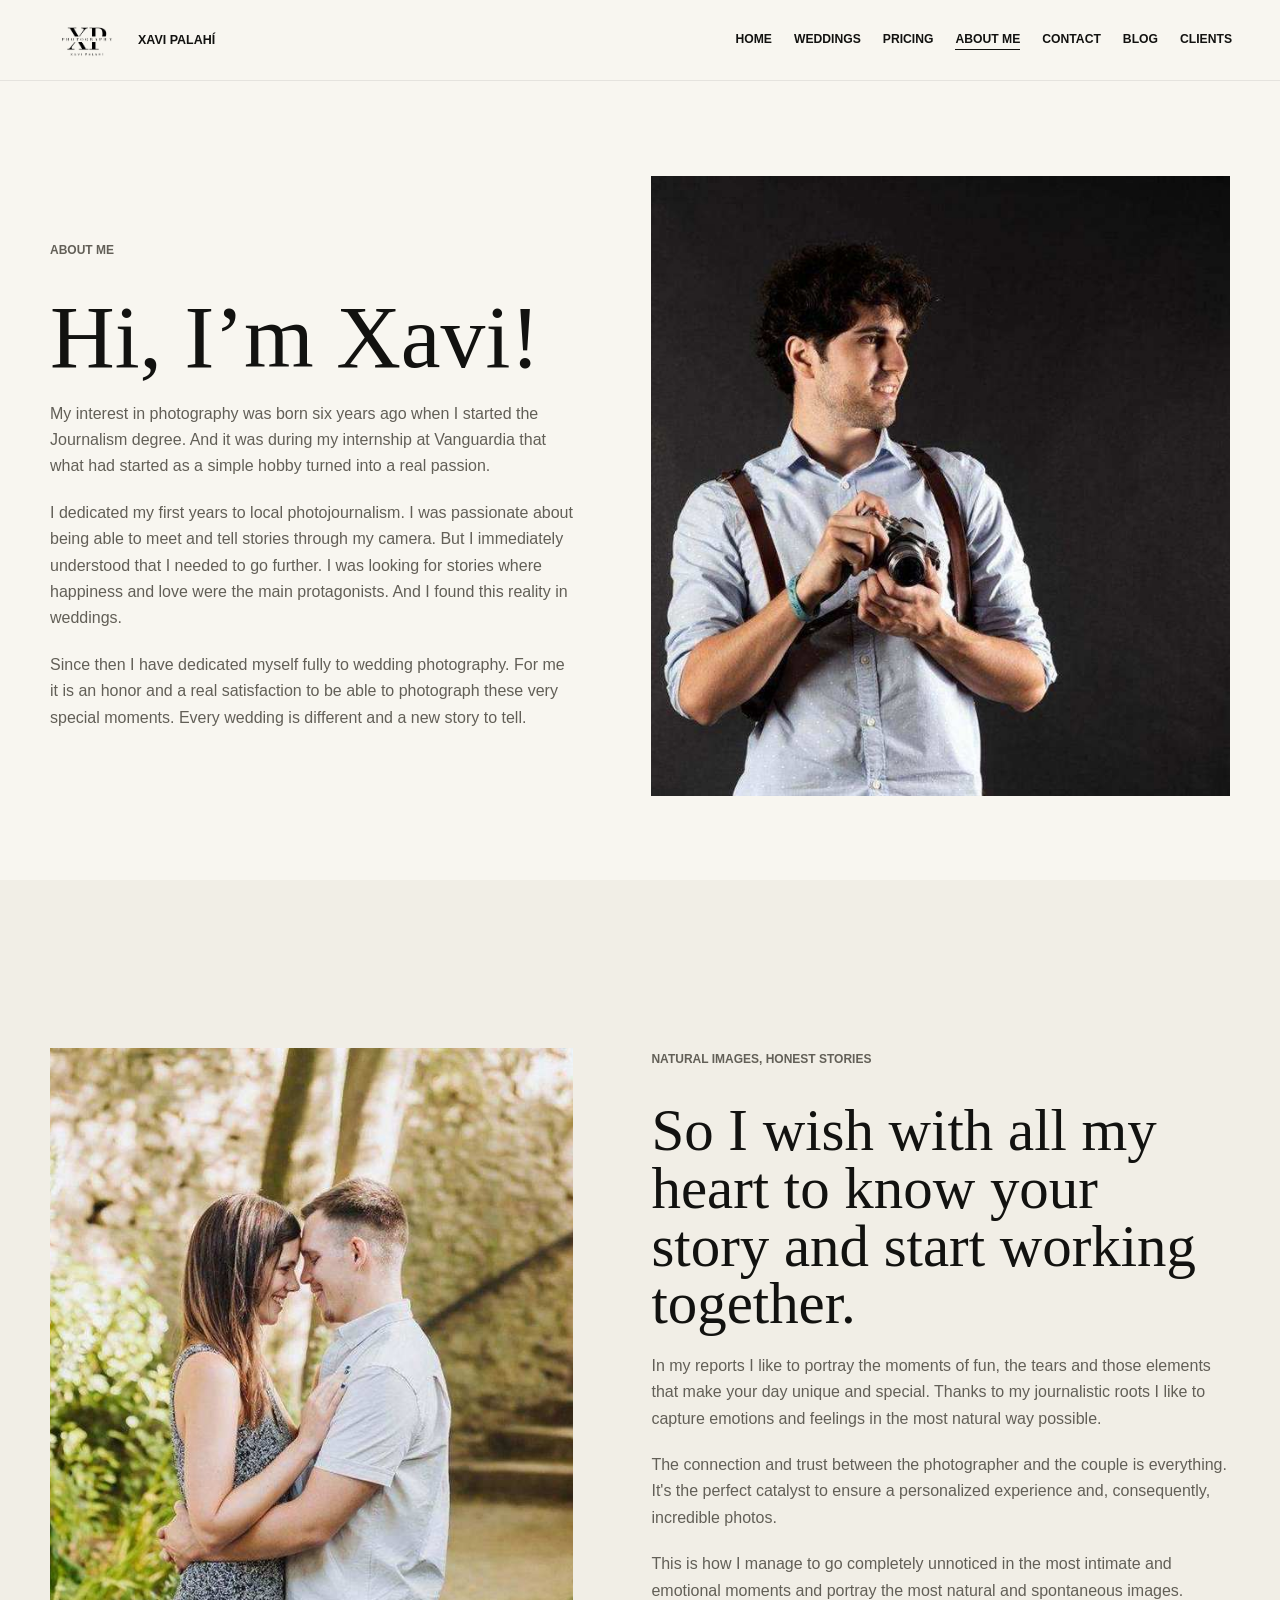
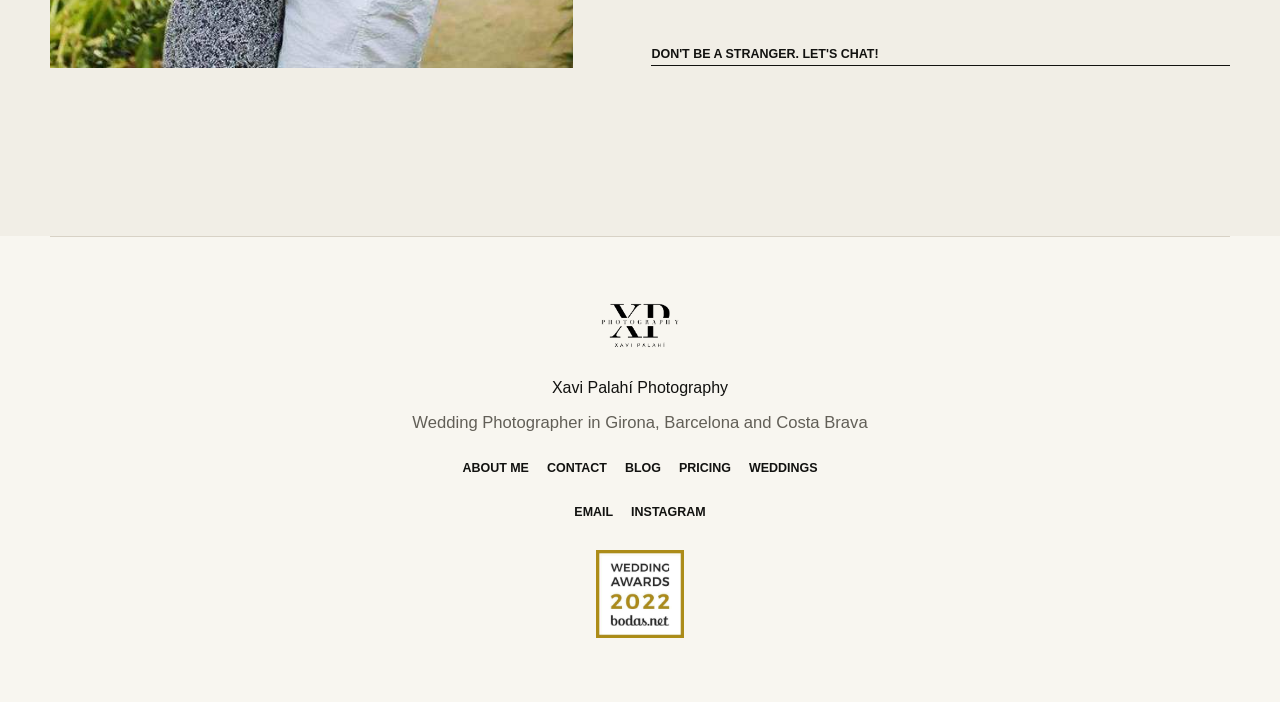
==== about/index.html @ ed0e4367 "Publish wedding portfolio" ====
<!doctype html>
<html lang="en">
  <head>
    <meta charset="utf-8">
    <meta name="viewport" content="width=device-width, initial-scale=1">
    <title>About me | Xavi Palahí Photography</title>
    <meta name="description" content="Meet Xavi Palahí, a Barcelona wedding photographer with photojournalistic roots and a natural, emotional style.">
    <meta property="og:title" content="About me | Xavi Palahí Photography">
    <meta property="og:image" content="/assets/images/about-xavi.jpg">
    <link rel="icon" href="/assets/images/logo.png">
    <link rel="stylesheet" href="/styles.css">
  </head>
  <body>
    <header class="site-header header-light" data-header>
      <a class="brand" href="/" aria-label="Xavi Palahí Photography home"><img src="/assets/images/logo.png" alt=""><span>Xavi Palahí</span></a>
      <button class="menu-toggle" type="button" aria-expanded="false" aria-controls="site-nav" data-menu-toggle><span></span><span></span><span></span><span class="sr-only">Open menu</span></button>
      <nav class="site-nav" id="site-nav" data-nav>
        <a href="/">Home</a><a href="/weddings/">Weddings</a><a href="/pricing/">Pricing</a><a href="/about/" aria-current="page">About me</a><a href="/contact/">Contact</a><a href="/blog/">Blog</a><a href="https://xavipalahi.pic-time.com/portfolio" target="_blank" rel="noreferrer">Clients</a>
      </nav>
    </header>

    <main style="padding-top:92px">
      <section class="section">
        <div class="about-grid">
          <div class="copy">
            <p class="overline">About me</p>
            <h1 style="color:var(--ink)">Hi, I’m Xavi!</h1>
            <p>My interest in photography was born six years ago when I started the Journalism degree. And it was during my internship at Vanguardia that what had started as a simple hobby turned into a real passion.</p>
            <p>I dedicated my first years to local photojournalism. I was passionate about being able to meet and tell stories through my camera. But I immediately understood that I needed to go further. I was looking for stories where happiness and love were the main protagonists. And I found this reality in weddings.</p>
            <p>Since then I have dedicated myself fully to wedding photography. For me it is an honor and a real satisfaction to be able to photograph these very special moments. Every wedding is different and a new story to tell.</p>
          </div>
          <img class="about-image" src="/assets/images/about-xavi.jpg" alt="Xavi Palahí">
        </div>
      </section>

      <section class="section alt">
        <div class="section-inner">
          <div class="split-grid">
            <img class="split-image" src="/assets/images/about-work.jpg" alt="Xavi Palahí photographing a wedding">
            <div class="copy">
              <p class="overline">Natural images, honest stories</p>
              <h2>So I wish with all my heart to know your story and start working together.</h2>
              <p>In my reports I like to portray the moments of fun, the tears and those elements that make your day unique and special. Thanks to my journalistic roots I like to capture emotions and feelings in the most natural way possible.</p>
              <p>The connection and trust between the photographer and the couple is everything. It's the perfect catalyst to ensure a personalized experience and, consequently, incredible photos.</p>
              <p>This is how I manage to go completely unnoticed in the most intimate and emotional moments and portray the most natural and spontaneous images.</p>
              <a class="text-link" href="/contact/">Don't be a stranger. Let's chat!</a>
            </div>
          </div>
        </div>
      </section>
    </main>

    <footer class="site-footer">
      <img class="footer-logo" src="/assets/images/logo.png" alt="">
      <p>Xavi Palahí Photography</p>
      <p class="lead" style="margin:8px auto 0">Wedding Photographer in Girona, Barcelona and Costa Brava</p>
      <nav class="footer-nav"><a href="/about/">About me</a><a href="/contact/">Contact</a><a href="/blog/">Blog</a><a href="/pricing/">Pricing</a><a href="/weddings/">Weddings</a></nav>
      <div class="social-row"><a href="mailto:xavierpalahi@hotmail.com">Email</a><a href="https://www.instagram.com/xavipalahi.weddings/" target="_blank" rel="noreferrer">Instagram</a></div>
      <a href="https://www.bodas.net/fotografos/xavi-palahi-photography--e169761" target="_blank" rel="noreferrer"><img class="footer-badge" src="/assets/images/badge-weddingawards.jpg" alt="Bodas.net Wedding Awards 2022"></a>
    </footer>
    <script src="/script.js"></script>
  </body>
</html>
---- styles.css ----
:root {
  --paper: #f8f6f0;
  --paper-2: #f1eee6;
  --ink: #121210;
  --muted: #625f57;
  --line: #d8d2c6;
  --white: #ffffff;
  --sage: #59624f;
  --clay: #9a6f67;
  --max: 1180px;
  --serif: Georgia, "Times New Roman", serif;
  --sans: Arial, Helvetica, sans-serif;
}

* {
  box-sizing: border-box;
}

html {
  scroll-behavior: smooth;
}

body {
  margin: 0;
  background: var(--paper);
  color: var(--ink);
  font-family: var(--sans);
  line-height: 1.65;
}

img {
  display: block;
  max-width: 100%;
}

a {
  color: inherit;
}

button,
input,
textarea {
  font: inherit;
}

.sr-only {
  position: absolute;
  width: 1px;
  height: 1px;
  overflow: hidden;
  clip: rect(0, 0, 0, 0);
  white-space: nowrap;
}

.site-header {
  position: fixed;
  inset: 0 0 auto;
  z-index: 50;
  display: flex;
  align-items: center;
  justify-content: space-between;
  gap: 26px;
  padding: 18px clamp(18px, 4vw, 48px);
  color: var(--white);
  transition: background 180ms ease, color 180ms ease, box-shadow 180ms ease;
}

.site-header.header-light,
.site-header.is-scrolled,
.site-header.is-open {
  background: rgba(248, 246, 240, 0.96);
  color: var(--ink);
  box-shadow: 0 1px 0 rgba(18, 18, 16, 0.08);
}

.brand {
  display: inline-flex;
  align-items: center;
  gap: 12px;
  min-width: 172px;
  text-decoration: none;
}

.brand img {
  width: 78px;
  filter: invert(1);
  transition: filter 180ms ease;
}

.header-light .brand img,
.is-scrolled .brand img,
.is-open .brand img {
  filter: none;
}

.brand span {
  font-size: 0.78rem;
  font-weight: 700;
  letter-spacing: 0;
  text-transform: uppercase;
}

.site-nav {
  display: flex;
  align-items: center;
  gap: 22px;
  font-size: 0.76rem;
  font-weight: 600;
  text-transform: uppercase;
}

.site-nav a {
  text-decoration: none;
  border-bottom: 1px solid transparent;
}

.site-nav a:hover,
.site-nav a:focus-visible,
.site-nav a[aria-current="page"] {
  border-color: currentColor;
}

.menu-toggle {
  display: none;
  width: 42px;
  height: 42px;
  border: 1px solid currentColor;
  border-radius: 0;
  background: transparent;
  color: inherit;
  padding: 10px;
}

.menu-toggle span:not(.sr-only) {
  display: block;
  height: 2px;
  margin: 5px 0;
  background: currentColor;
}

.hero,
.page-hero {
  position: relative;
  min-height: 84vh;
  display: grid;
  align-items: end;
  overflow: hidden;
  color: var(--white);
}

.page-hero {
  min-height: 62vh;
}

.hero img,
.page-hero img {
  position: absolute;
  inset: 0;
  width: 100%;
  height: 100%;
  object-fit: cover;
}

.hero::after,
.page-hero::after {
  content: "";
  position: absolute;
  inset: 0;
  background: linear-gradient(90deg, rgba(0, 0, 0, 0.58), rgba(0, 0, 0, 0.2) 58%, rgba(0, 0, 0, 0.36));
}

.hero-content {
  position: relative;
  z-index: 1;
  width: min(var(--max), calc(100% - 56px));
  margin: 0 auto;
  padding: 138px 0 76px;
}

.hero-content.narrow {
  max-width: 900px;
}

.eyebrow,
.overline,
.small-title {
  margin: 0 0 12px;
  color: var(--sage);
  font-size: 0.75rem;
  font-weight: 700;
  text-transform: uppercase;
}

.hero .eyebrow,
.page-hero .eyebrow {
  color: var(--white);
}

h1,
h2,
h3 {
  font-family: var(--serif);
  font-weight: 500;
  line-height: 0.98;
}

h1 {
  max-width: 840px;
  margin: 0;
  font-size: clamp(3rem, 7vw, 6.4rem);
}

h2 {
  margin: 0;
  font-size: clamp(2.25rem, 4.6vw, 4.35rem);
}

h3 {
  margin: 0;
  font-size: 2rem;
}

p {
  margin: 0;
}

.hero-text {
  max-width: 680px;
  margin-top: 22px;
  font-size: 1.05rem;
}

.section,
.site-footer {
  width: min(var(--max), calc(100% - 56px));
  margin: 0 auto;
}

.section {
  padding: 84px 0;
}

.section.tight {
  padding: 58px 0;
}

.section.alt {
  width: 100%;
  max-width: none;
  background: var(--paper-2);
}

.section.alt > .section-inner {
  width: min(var(--max), calc(100% - 56px));
  margin: 0 auto;
  padding: 84px 0;
}

.section-heading {
  max-width: 760px;
  margin-bottom: 42px;
}

.section-heading.center {
  margin-right: auto;
  margin-left: auto;
  text-align: center;
}

.section-heading p,
.copy p,
.card p,
.faq-answer,
.lead {
  color: var(--muted);
}

.lead {
  max-width: 720px;
  margin-top: 22px;
  font-size: 1.04rem;
}

.button-row {
  display: flex;
  flex-wrap: wrap;
  gap: 14px;
  margin-top: 30px;
}

.button {
  display: inline-flex;
  align-items: center;
  justify-content: center;
  min-height: 48px;
  padding: 13px 24px;
  border: 1px solid currentColor;
  border-radius: 0;
  background: transparent;
  color: inherit;
  text-decoration: none;
  text-transform: uppercase;
  font-size: 0.76rem;
  font-weight: 700;
  cursor: pointer;
}

.button.light {
  background: var(--white);
  color: var(--ink);
  border-color: var(--white);
}

.button.dark {
  background: var(--ink);
  color: var(--white);
  border-color: var(--ink);
}

.text-link {
  display: inline-block;
  margin-top: 20px;
  text-decoration: none;
  text-transform: uppercase;
  font-size: 0.78rem;
  font-weight: 700;
  border-bottom: 1px solid currentColor;
}

.intro-grid,
.split-grid,
.about-grid,
.pricing-lead,
.contact-grid {
  display: grid;
  grid-template-columns: 0.95fr 1.05fr;
  gap: clamp(36px, 7vw, 78px);
  align-items: center;
}

.copy {
  display: grid;
  gap: 20px;
}

.image-stack {
  display: grid;
  grid-template-columns: 1fr 0.75fr;
  gap: 16px;
  align-items: end;
}

.image-stack img:first-child {
  aspect-ratio: 3 / 4;
}

.image-stack img:last-child {
  aspect-ratio: 4 / 5;
  margin-bottom: 48px;
}

.image-stack img,
.split-image,
.about-image,
.card-image,
.gallery-card img,
.blog-card img {
  width: 100%;
  height: 100%;
  object-fit: cover;
  background: var(--line);
}

.portfolio-strip {
  display: grid;
  grid-template-columns: 1.2fr 0.8fr 1fr;
  gap: 16px;
  align-items: stretch;
}

.portfolio-strip img {
  width: 100%;
  height: 520px;
  object-fit: cover;
}

.portfolio-strip img:nth-child(2) {
  height: 420px;
  align-self: center;
}

.gallery-grid,
.blog-grid,
.pricing-grid,
.engagement-grid {
  display: grid;
  grid-template-columns: repeat(3, minmax(0, 1fr));
  gap: 22px;
}

.gallery-card,
.blog-card,
.pricing-card {
  min-width: 0;
}

.gallery-card {
  display: grid;
  gap: 14px;
  text-decoration: none;
}

.gallery-card img {
  aspect-ratio: 4 / 5;
}

.gallery-card:nth-child(3n + 2) img {
  aspect-ratio: 1 / 1;
}

.gallery-card p,
.blog-card p {
  color: var(--muted);
  font-size: 0.9rem;
}

.testimonial {
  max-width: 940px;
  margin: 0 auto;
  text-align: center;
}

.quote {
  margin: 0;
  font-family: var(--serif);
  font-size: clamp(1.8rem, 3.5vw, 3rem);
  line-height: 1.14;
}

.quote-credit {
  margin-top: 22px;
  color: var(--muted);
  font-size: 0.8rem;
  text-transform: uppercase;
}

.split-image,
.about-image {
  min-height: 620px;
}

.engagement-grid {
  grid-template-columns: repeat(4, minmax(0, 1fr));
}

.engagement-grid article,
.blog-card,
.pricing-card {
  background: var(--white);
  border: 1px solid var(--line);
}

.engagement-grid img {
  width: 100%;
  aspect-ratio: 4 / 5;
  object-fit: cover;
}

.engagement-grid h3 {
  padding: 16px 18px 18px;
  font-size: 1.45rem;
}

.blog-card {
  display: grid;
  grid-template-rows: auto 1fr;
  text-decoration: none;
}

.blog-card img {
  aspect-ratio: 4 / 3;
}

.blog-card-content,
.pricing-card {
  padding: 24px;
}

.blog-card h2,
.blog-card h3 {
  font-size: 1.85rem;
}

.pricing-card {
  display: grid;
  gap: 14px;
}

.pricing-card strong {
  font-size: 1rem;
}

.album-grid {
  display: grid;
  grid-template-columns: repeat(4, minmax(0, 1fr));
  gap: 14px;
}

.album-grid img {
  width: 100%;
  aspect-ratio: 4 / 3;
  object-fit: cover;
  border: 1px solid var(--line);
}

.faq-list {
  display: grid;
  gap: 16px;
  max-width: 920px;
  margin: 0 auto;
}

.faq-item {
  padding: 24px 0;
  border-top: 1px solid var(--line);
}

.faq-question {
  margin-bottom: 10px;
  font-weight: 700;
}

.contact-form {
  display: grid;
  gap: 18px;
}

.field-grid {
  display: grid;
  grid-template-columns: 1fr 1fr;
  gap: 18px;
}

label {
  display: grid;
  gap: 8px;
  color: var(--muted);
  font-size: 0.78rem;
  font-weight: 700;
  text-transform: uppercase;
}

input,
textarea {
  width: 100%;
  border: 1px solid var(--line);
  border-radius: 0;
  background: var(--white);
  color: var(--ink);
  padding: 14px 15px;
  font-size: 1rem;
}

textarea {
  min-height: 170px;
  resize: vertical;
}

.form-note {
  color: var(--muted);
  font-size: 0.86rem;
}

.site-footer {
  padding: 52px 0 64px;
  text-align: center;
  border-top: 1px solid var(--line);
}

.footer-logo {
  width: 120px;
  margin: 0 auto 18px;
}

.footer-nav,
.social-row {
  display: flex;
  justify-content: center;
  flex-wrap: wrap;
  gap: 18px;
  margin-top: 22px;
  font-size: 0.78rem;
  font-weight: 700;
  text-transform: uppercase;
}

.footer-nav a,
.social-row a {
  text-decoration: none;
  border-bottom: 1px solid transparent;
}

.footer-nav a:hover,
.social-row a:hover {
  border-color: currentColor;
}

.footer-badge {
  width: 88px;
  margin: 26px auto 0;
}

@media (max-width: 980px) {
  .site-header {
    padding: 14px 22px;
  }

  .brand img {
    width: 64px;
  }

  .menu-toggle {
    display: block;
  }

  .site-nav {
    position: absolute;
    top: 100%;
    left: 0;
    right: 0;
    display: none;
    flex-direction: column;
    align-items: flex-start;
    gap: 0;
    padding: 18px 22px 24px;
    background: rgba(248, 246, 240, 0.98);
    color: var(--ink);
  }

  .site-nav.is-open {
    display: flex;
  }

  .site-nav a {
    width: 100%;
    padding: 12px 0;
  }

  .intro-grid,
  .split-grid,
  .about-grid,
  .pricing-lead,
  .contact-grid {
    grid-template-columns: 1fr;
  }

  .portfolio-strip {
    grid-template-columns: 1fr 1fr;
  }

  .portfolio-strip img,
  .portfolio-strip img:nth-child(2) {
    height: 380px;
  }

  .gallery-grid,
  .blog-grid,
  .pricing-grid {
    grid-template-columns: repeat(2, minmax(0, 1fr));
  }

  .engagement-grid,
  .album-grid {
    grid-template-columns: repeat(2, minmax(0, 1fr));
  }

  .split-image,
  .about-image {
    min-height: 520px;
  }
}

@media (max-width: 640px) {
  .section,
  .site-footer,
  .section.alt > .section-inner,
  .hero-content {
    width: min(100% - 34px, var(--max));
  }

  .section,
  .section.alt > .section-inner {
    padding: 58px 0;
  }

  .hero,
  .page-hero {
    min-height: 76vh;
  }

  .hero-content {
    padding: 116px 0 52px;
  }

  .button-row,
  .button {
    width: 100%;
  }

  .portfolio-strip,
  .gallery-grid,
  .blog-grid,
  .pricing-grid,
  .engagement-grid,
  .album-grid,
  .field-grid {
    grid-template-columns: 1fr;
  }

  .portfolio-strip img,
  .portfolio-strip img:nth-child(2) {
    height: 320px;
  }

  .image-stack {
    grid-template-columns: 1fr;
  }

  .image-stack img:last-child {
    margin-bottom: 0;
  }

  .split-image,
  .about-image {
    min-height: 390px;
  }

  .brand {
    min-width: 0;
  }

  .brand span {
    font-size: 0.72rem;
  }
}
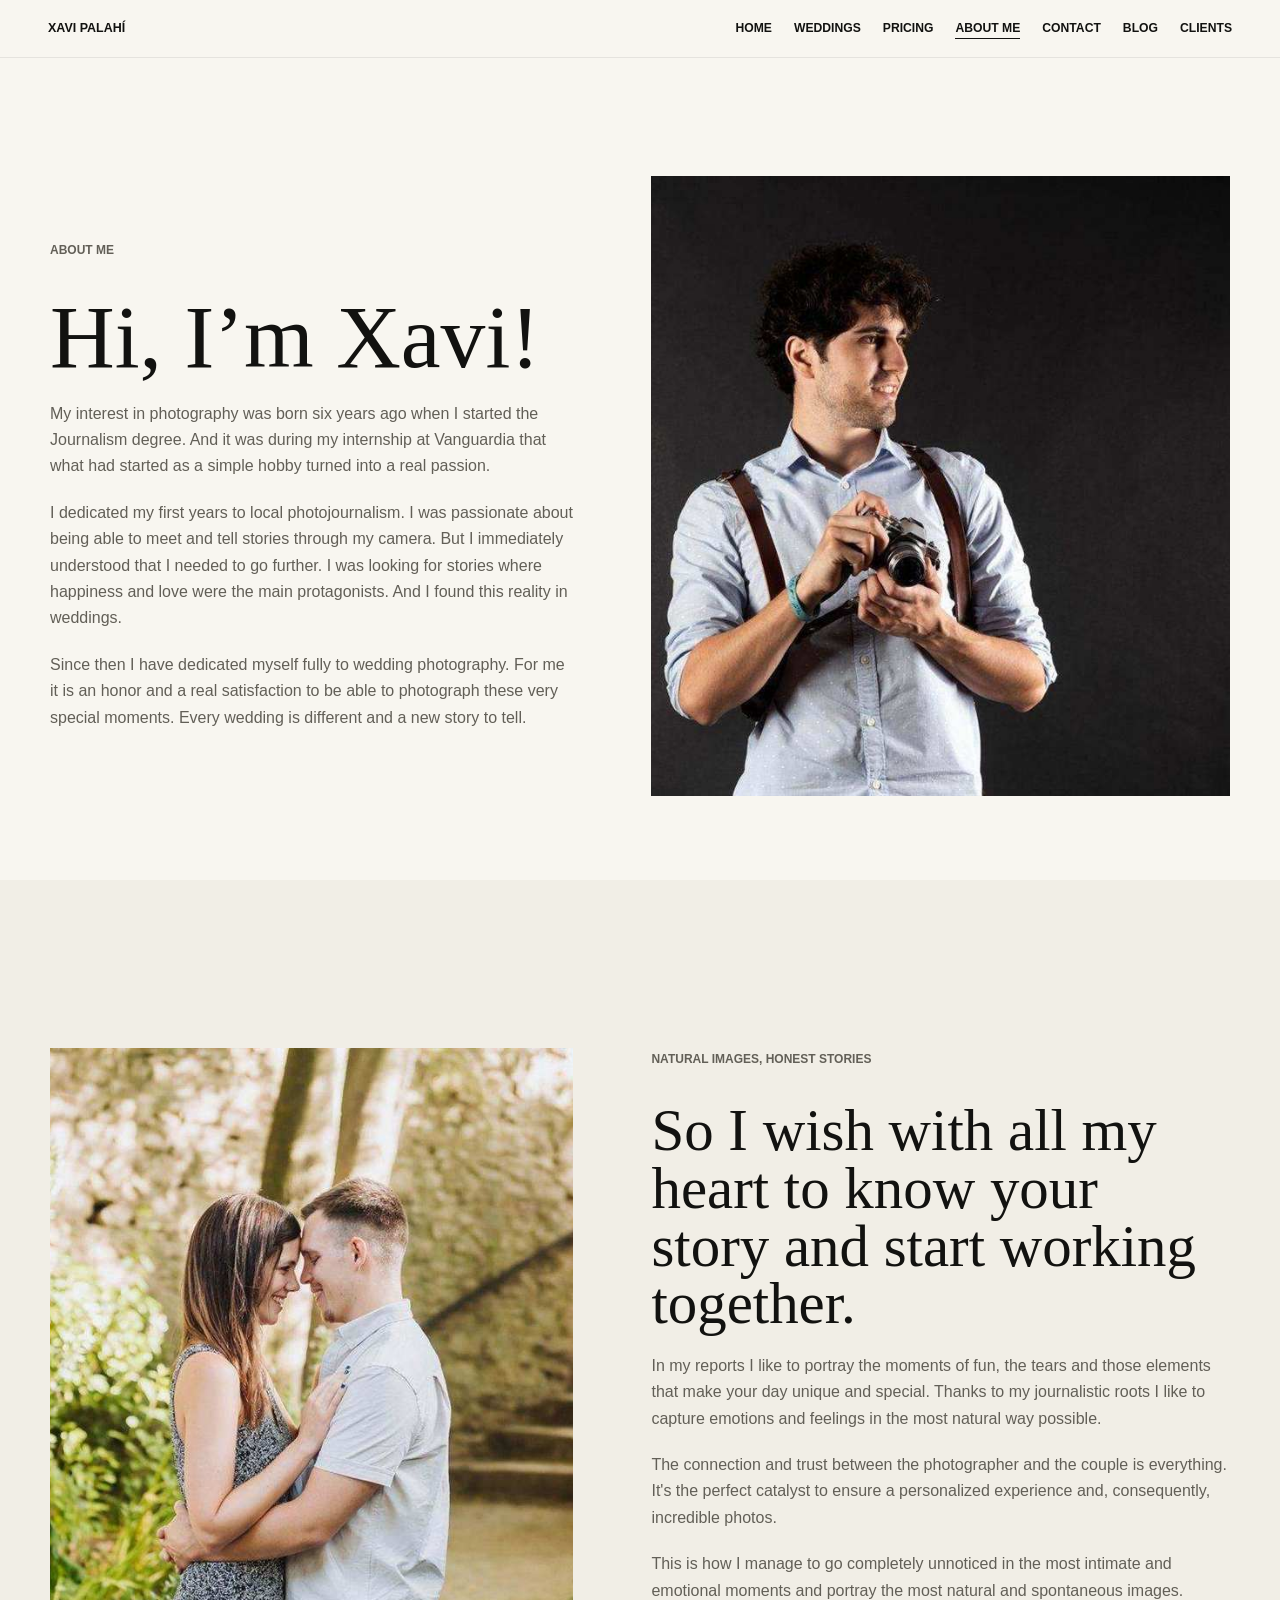
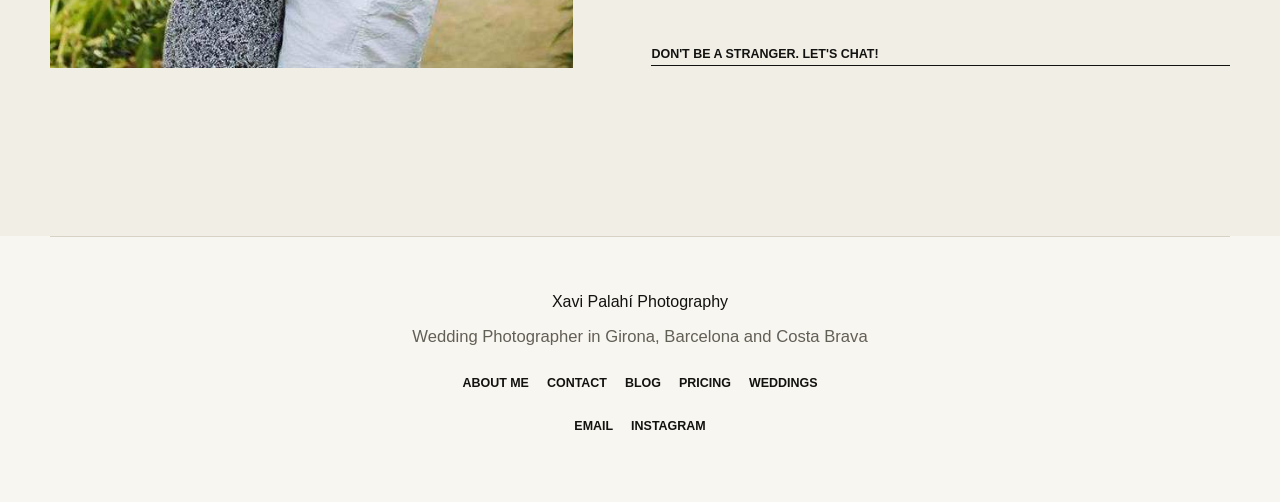
==== commit 982d6e01: "Remove logos from about page" ====
--- a/about/index.html
+++ b/about/index.html
@@ -7,12 +7,11 @@
     <meta name="description" content="Meet Xavi Palahí, a Barcelona wedding photographer with photojournalistic roots and a natural, emotional style.">
     <meta property="og:title" content="About me | Xavi Palahí Photography">
     <meta property="og:image" content="/assets/images/about-xavi.jpg">
-    <link rel="icon" href="/assets/images/logo.png">
     <link rel="stylesheet" href="/styles.css">
   </head>
   <body>
     <header class="site-header header-light" data-header>
-      <a class="brand" href="/" aria-label="Xavi Palahí Photography home"><img src="/assets/images/logo.png" alt=""><span>Xavi Palahí</span></a>
+      <a class="brand" href="/" aria-label="Xavi Palahí Photography home"><span>Xavi Palahí</span></a>
       <button class="menu-toggle" type="button" aria-expanded="false" aria-controls="site-nav" data-menu-toggle><span></span><span></span><span></span><span class="sr-only">Open menu</span></button>
       <nav class="site-nav" id="site-nav" data-nav>
         <a href="/">Home</a><a href="/weddings/">Weddings</a><a href="/pricing/">Pricing</a><a href="/about/" aria-current="page">About me</a><a href="/contact/">Contact</a><a href="/blog/">Blog</a><a href="https://xavipalahi.pic-time.com/portfolio" target="_blank" rel="noreferrer">Clients</a>
@@ -51,12 +50,10 @@
     </main>
 
     <footer class="site-footer">
-      <img class="footer-logo" src="/assets/images/logo.png" alt="">
       <p>Xavi Palahí Photography</p>
       <p class="lead" style="margin:8px auto 0">Wedding Photographer in Girona, Barcelona and Costa Brava</p>
       <nav class="footer-nav"><a href="/about/">About me</a><a href="/contact/">Contact</a><a href="/blog/">Blog</a><a href="/pricing/">Pricing</a><a href="/weddings/">Weddings</a></nav>
       <div class="social-row"><a href="mailto:xavierpalahi@hotmail.com">Email</a><a href="https://www.instagram.com/xavipalahi.weddings/" target="_blank" rel="noreferrer">Instagram</a></div>
-      <a href="https://www.bodas.net/fotografos/xavi-palahi-photography--e169761" target="_blank" rel="noreferrer"><img class="footer-badge" src="/assets/images/badge-weddingawards.jpg" alt="Bodas.net Wedding Awards 2022"></a>
     </footer>
     <script src="/script.js"></script>
   </body>
--- a/styles.css
+++ b/styles.css
@@ -79,18 +79,6 @@
   gap: 12px;
   min-width: 172px;
   text-decoration: none;
-}
-
-.brand img {
-  width: 78px;
-  filter: invert(1);
-  transition: filter 180ms ease;
-}
-
-.header-light .brand img,
-.is-scrolled .brand img,
-.is-open .brand img {
-  filter: none;
 }
 
 .brand span {
@@ -577,11 +565,6 @@
   border-top: 1px solid var(--line);
 }
 
-.footer-logo {
-  width: 120px;
-  margin: 0 auto 18px;
-}
-
 .footer-nav,
 .social-row {
   display: flex;
@@ -605,18 +588,9 @@
   border-color: currentColor;
 }
 
-.footer-badge {
-  width: 88px;
-  margin: 26px auto 0;
-}
-
 @media (max-width: 980px) {
   .site-header {
     padding: 14px 22px;
-  }
-
-  .brand img {
-    width: 64px;
   }
 
   .menu-toggle {
@@ -743,3 +717,9 @@
     font-size: 0.72rem;
   }
 }
+
+.brand img,
+.footer-logo,
+.footer-badge {
+  display: none !important;
+}
